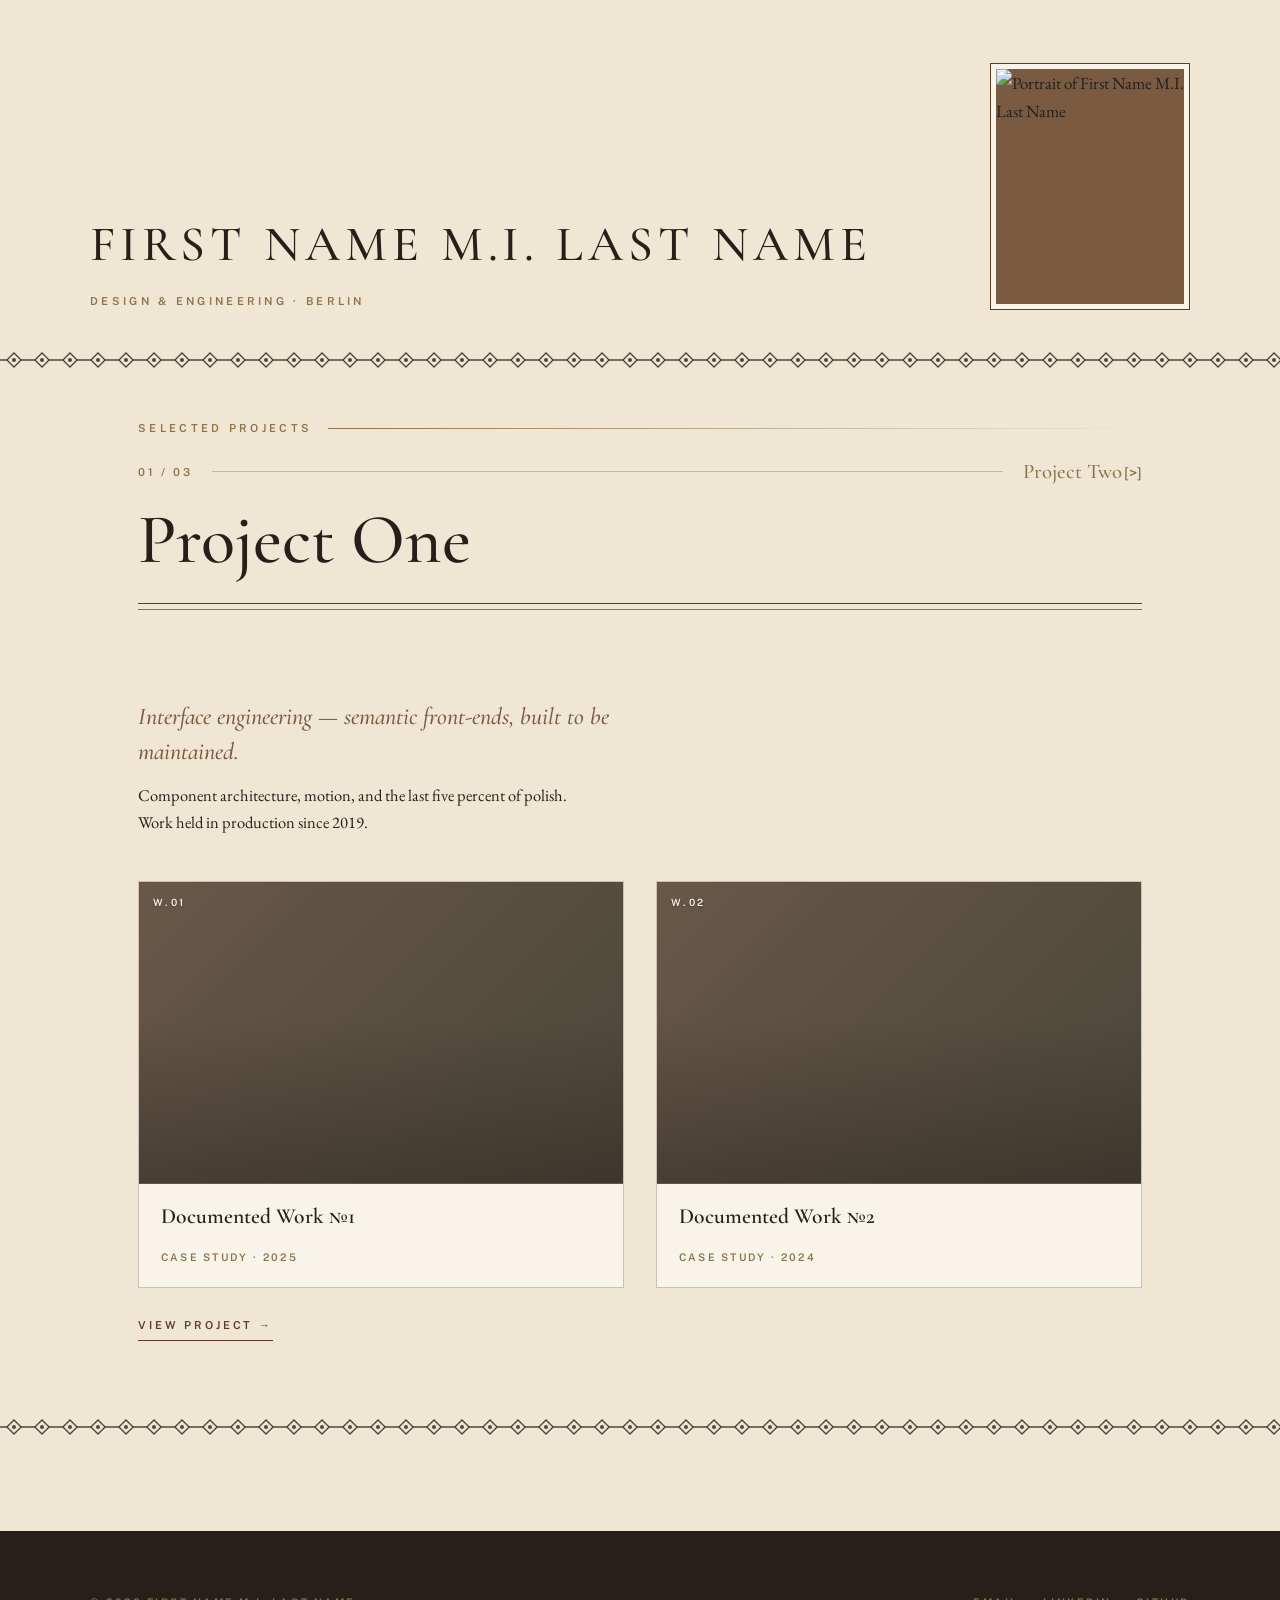
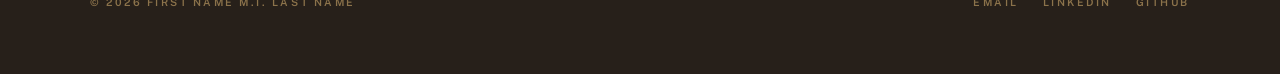
==== index.html @ 1987bf58 "portfolio folder deleted" ====
<!DOCTYPE html>
<html lang="en">
<head>
<meta charset="UTF-8">
<meta name="viewport" content="width=device-width, initial-scale=1.0">
<title>First Name M.I. Last Name — Portfolio</title>
<link rel="preconnect" href="https://fonts.googleapis.com">
<link rel="preconnect" href="https://fonts.gstatic.com" crossorigin>
<link href="https://fonts.googleapis.com/css2?family=Cormorant+Garamond:ital,wght@0,500;0,600;1,500&family=EB+Garamond:ital,wght@0,400;0,500;1,400&family=Public+Sans:wght@400;500;600&display=swap" rel="stylesheet">
<link rel="stylesheet" href="assets/style.css">
</head>
<body>

<div class="progress" id="progress"></div>

<!-- fretwork pattern definition -->
<svg width="0" height="0" style="position:absolute" aria-hidden="true">
  <defs>
    <pattern id="fret" width="28" height="28" patternUnits="userSpaceOnUse">
      <g fill="none" stroke="currentColor" stroke-width="1.4">
        <path d="M0 14 H8 M20 14 H28"/>
        <rect x="9" y="9" width="10" height="10" transform="rotate(45 14 14)"/>
        <circle cx="14" cy="14" r="2" fill="currentColor" stroke="none"/>
      </g>
    </pattern>
  </defs>
</svg>

<!-- ================= MASTHEAD ================= -->
<header class="masthead sheet">
  <div class="masthead-inner">
    <div>
      <h1><a class="masthead-name" href="index.html">First Name M.I. Last Name</a></h1>
      <p class="masthead-desc">Design &amp; Engineering · Berlin</p>
    </div>
    <div class="headshot-frame">
      <img src="https://picsum.photos/seed/headshot/600/750"
           alt="Portrait of First Name M.I. Last Name">
    </div>
  </div>
</header>

<svg class="calado" preserveAspectRatio="none" aria-hidden="true"><rect width="100%" height="100%" fill="url(#fret)"/></svg>

<!-- ================= CAROUSEL ================= -->
<section class="sheet index-section">
  <div class="eyebrow">Selected Projects</div>

  <div class="carousel-top">
    <span class="c-folio" id="cFolio">01 / 03</span>
    <hr class="c-rule">
    <button class="c-next" id="cNext" type="button">
      <span id="cNextName">Project Two</span><span class="c-arrow" aria-hidden="true">[&gt;]</span>
    </button>
  </div>

  <h2 class="c-current" id="cName">Project One</h2>

  <hr class="rule">
</section>

<!-- ================= PANELS ================= -->
<div class="sheet panels">

  <!-- PROJECT ONE -->
  <article class="project-panel is-active"
           data-name="Project One"
           data-href="projects/project-one.html">
    <div class="panel-head">
      <p class="panel-lede">Interface engineering — semantic front-ends, built to be maintained.</p>
      <p class="panel-desc">Component architecture, motion, and the last five percent of polish. Work held in production since 2019.</p>
    </div>
    <div class="works">
      <a class="work" href="projects/project-one.html">
        <div class="work-media">
          <div class="work-img" style="--img:url('https://picsum.photos/seed/p1a/900/560')"></div>
          <span class="work-idx">W.01</span>
        </div>
        <div class="work-body">
          <h3 class="work-title">Documented Work №1</h3>
          <span class="work-meta">Case Study · 2025</span>
        </div>
      </a>
      <a class="work" href="projects/project-one.html">
        <div class="work-media">
          <div class="work-img" style="--img:url('https://picsum.photos/seed/p1b/900/560')"></div>
          <span class="work-idx">W.02</span>
        </div>
        <div class="work-body">
          <h3 class="work-title">Documented Work №2</h3>
          <span class="work-meta">Case Study · 2024</span>
        </div>
      </a>
    </div>
    <a class="view-link" href="projects/project-one.html">
      View project <span aria-hidden="true">→</span>
    </a>
  </article>

  <!-- PROJECT TWO -->
  <article class="project-panel"
           data-name="Project Two"
           data-href="projects/project-two.html">
    <div class="panel-head">
      <p class="panel-lede">Design systems — token architecture, component libraries, documentation.</p>
      <p class="panel-desc">Systems built so a team of forty can ship with the consistency of a team of four.</p>
    </div>
    <div class="works">
      <a class="work" href="projects/project-two.html">
        <div class="work-media">
          <div class="work-img" style="--img:url('https://picsum.photos/seed/p2a/900/560')"></div>
          <span class="work-idx">W.01</span>
        </div>
        <div class="work-body">
          <h3 class="work-title">Documented Work №1</h3>
          <span class="work-meta">System · 2025</span>
        </div>
      </a>
      <a class="work" href="projects/project-two.html">
        <div class="work-media">
          <div class="work-img" style="--img:url('https://picsum.photos/seed/p2b/900/560')"></div>
          <span class="work-idx">W.02</span>
        </div>
        <div class="work-body">
          <h3 class="work-title">Documented Work №2</h3>
          <span class="work-meta">System · 2023</span>
        </div>
      </a>
    </div>
    <a class="view-link" href="projects/project-two.html">
      View project <span aria-hidden="true">→</span>
    </a>
  </article>

  <!-- PROJECT THREE -->
  <article class="project-panel"
           data-name="Project Three"
           data-href="projects/project-three.html">
    <div class="panel-head">
      <p class="panel-lede">Art direction — typography, rhythm, and restraint.</p>
      <p class="panel-desc">Identity, editorial layout, and photographic direction for digital products.</p>
    </div>
    <div class="works">
      <a class="work" href="projects/project-three.html">
        <div class="work-media">
          <div class="work-img" style="--img:url('https://picsum.photos/seed/p3a/900/560')"></div>
          <span class="work-idx">W.01</span>
        </div>
        <div class="work-body">
          <h3 class="work-title">Documented Work №1</h3>
          <span class="work-meta">Identity · 2024</span>
        </div>
      </a>
      <a class="work" href="projects/project-three.html">
        <div class="work-media">
          <div class="work-img" style="--img:url('https://picsum.photos/seed/p3b/900/560')"></div>
          <span class="work-idx">W.02</span>
        </div>
        <div class="work-body">
          <h3 class="work-title">Documented Work №2</h3>
          <span class="work-meta">Editorial · 2023</span>
        </div>
      </a>
    </div>
    <a class="view-link" href="projects/project-three.html">
      View project <span aria-hidden="true">→</span>
    </a>
  </article>

</div>

<svg class="calado" preserveAspectRatio="none" aria-hidden="true"><rect width="100%" height="100%" fill="url(#fret)"/></svg>

<!-- ================= FOOTER ================= -->
<footer class="site-foot">
  <div class="foot-inner">
    <span>© 2026 First Name M.I. Last Name</span>
    <div class="foot-links">
      <a href="mailto:hello@firstname.com">Email</a>
      <a href="#">LinkedIn</a>
      <a href="#">GitHub</a>
    </div>
  </div>
</footer>

<script src="assets/spine.js"></script>
</body>
</html>
---- assets/style.css ----
/* ==========================================================
   PERSONAL PORTFOLIO · SHARED SPINE
   Palette & typography borrowed from the Herencia system.
   Not a brand — just a vocabulary.
   ========================================================== */

:root{
  --mulawin:#27201A;
  --narra:#5E3A24;
  --balayong:#7A5A40;
  --brass:#8C734B;
  --olive:#4B4A30;
  --parchment:#EFE7D3;
  --capiz:#F8F4E9;
  --amber:#C9954A;

  --display:'Cormorant Garamond', Georgia, serif;
  --text:'EB Garamond', Georgia, serif;
  --utility:'Public Sans', 'Helvetica Neue', Arial, sans-serif;

  --line:rgba(94,58,36,.28);
  --line-soft:rgba(94,58,36,.16);
  --measure:66ch;
}

*{ margin:0; padding:0; box-sizing:border-box; }
html{ scroll-behavior:smooth; }

@media (prefers-reduced-motion: reduce){
  html{ scroll-behavior:auto; }
  *{ transition:none!important; animation:none!important; }
}

body{
  background:var(--parchment);
  color:var(--mulawin);
  font-family:var(--text);
  font-size:17px;
  line-height:1.65;
  -webkit-font-smoothing:antialiased;
  overflow-x:hidden;
}

::selection{ background:var(--narra); color:var(--parchment); }
a{ color:inherit; }
a:focus-visible{ outline:2px solid var(--amber); outline-offset:3px; }

.sheet{
  width:100%;
  max-width:1100px;
  margin:0 auto;
  padding:0 clamp(1.5rem,4vw,3rem);
}

/* --- rules & fretwork band --- */
.rule{
  border:0; height:7px;
  border-top:1px solid var(--narra);
  border-bottom:1px solid var(--brass);
}
.calado{
  display:block; width:100%; height:28px;
  color:var(--narra); opacity:.8;
}

/* --- progress hairline --- */
.progress{
  position:fixed; top:0; left:0;
  height:1px; width:0;
  background:var(--narra);
  z-index:99;
  transition:width .1s linear;
}

/* --- eyebrow --- */
.eyebrow{
  font-family:var(--utility);
  font-size:11px; letter-spacing:.3em;
  text-transform:uppercase;
  color:var(--brass); font-weight:600;
  display:flex; align-items:center; gap:16px;
  margin-bottom:22px;
}
.eyebrow::after{
  content:''; height:1px; flex:1;
  background:linear-gradient(to right, var(--brass), transparent);
}

/* --- masthead --- */
.masthead{
  padding: clamp(2.5rem,7vh,4.5rem) 0 clamp(1.75rem,4vh,2.5rem);
}
.masthead-inner{
  display:grid;
  grid-template-columns: 1fr minmax(140px, 200px);
  gap: clamp(2rem,5vw,4rem);
  align-items: end;
}
.masthead-name{
  font-family:var(--display);
  font-weight:500;
  font-size:clamp(1.5rem, 4.8vw, 3.1rem);
  letter-spacing:.1em;
  text-transform:uppercase;
  line-height:1.06;
  color:var(--mulawin);
  text-decoration:none;
  display:inline-block;
  transition:color .22s ease;
}
a.masthead-name:hover{ color:var(--narra); }
.masthead-desc{
  font-family:var(--utility);
  font-size:11px; letter-spacing:.3em;
  text-transform:uppercase;
  color:var(--brass); font-weight:600;
  margin-top:1rem;
}
.headshot-frame{
  border:1px solid var(--narra);
  padding:5px;
  background:var(--capiz);
}
.headshot-frame img{
  width:100%;
  aspect-ratio:4/5;
  object-fit:cover;
  display:block;
  background:var(--balayong);
}
@media (max-width:640px){
  .masthead-inner{ grid-template-columns:1fr; align-items:start; }
  .headshot-frame{ max-width:180px; }
}

/* --- carousel (index only) --- */
.index-section{
  padding-top:clamp(2rem,5vh,3rem);
  padding-bottom:clamp(2rem,5vh,3rem);
}
.carousel-top{
  display:flex;
  align-items:center;
  gap:1.25rem;
  margin-bottom:1.25rem;
}
.c-folio{
  font-family:var(--utility);
  font-size:11px; letter-spacing:.24em;
  color:var(--brass); font-weight:600;
  white-space:nowrap;
}
.c-rule{
  flex:1;
  border:0;
  border-top:1px solid var(--line);
}
.c-next{
  background:none; border:0; padding:0;
  font-family:var(--display);
  font-size:clamp(1rem, 1.9vw, 1.3rem);
  font-weight:500;
  color:var(--brass);
  cursor:pointer;
  text-align:right;
  transition:color .22s ease;
}
.c-next:hover{ color:var(--amber); }
.c-arrow{
  font-family:var(--utility);
  font-size:.72em;
  margin-left:.15em;
  white-space:nowrap;
}
.c-current{
  font-family:var(--display);
  font-weight:500;
  font-size:clamp(1.9rem, 6.2vw, 4.4rem);
  line-height:1.02;
  color:var(--mulawin);
  margin-bottom:clamp(1.5rem,3vh,2rem);
  display:block;
}

/* --- panels --- */
.panels{
  padding-top:clamp(2rem,5vh,3rem);
  padding-bottom:clamp(3rem,8vh,5rem);
}
.project-panel{ display:none; }
.project-panel.is-active{ display:block; animation:fade .35s ease both; }
@keyframes fade{ from{opacity:0;} to{opacity:1;} }

.panel-head{ margin-bottom:clamp(2rem,5vh,3rem); max-width:62ch; }
.panel-lede{
  font-family:var(--display);
  font-style:italic;
  font-weight:500;
  font-size:clamp(1.1rem, 2.2vw, 1.5rem);
  line-height:1.45;
  color:var(--balayong);
  margin-bottom:.75rem;
}
.panel-desc{ font-size:16.5px; max-width:56ch; }

/* --- view-project link --- */
.view-link{
  display:inline-flex;
  align-items:baseline;
  gap:.5em;
  margin-top:clamp(1.75rem,3vh,2.25rem);
  font-family:var(--utility);
  font-size:11px; letter-spacing:.26em;
  text-transform:uppercase;
  font-weight:600;
  color:var(--narra);
  text-decoration:none;
  border-bottom:1px solid var(--narra);
  padding-bottom:.35rem;
  transition:color .22s ease, border-color .22s ease;
}
.view-link:hover{ color:var(--amber); border-color:var(--amber); }

/* --- works --- */
.works{
  display:grid;
  grid-template-columns:repeat(2, minmax(0,1fr));
  gap:clamp(1.25rem,2.5vw,2rem);
}
@media (max-width:760px){ .works{ grid-template-columns:1fr; } }

.work{
  display:flex; flex-direction:column;
  background:var(--capiz);
  border:1px solid var(--line);
  text-decoration:none;
  color:inherit;
  transition:border-color .22s ease, background-color .22s ease;
}
.work:hover{ border-color:var(--narra); background:#fbf8f0; }

.work-media{
  position:relative;
  aspect-ratio:16/10;
  overflow:hidden;
  border-bottom:1px solid var(--line);
  background:var(--balayong);
}
.work-img{
  position:absolute; inset:0;
  background-image: var(--img), linear-gradient(135deg,var(--balayong) 0%,var(--olive) 100%);
  background-size:cover,cover;
  background-position:center;
  filter:sepia(.18) saturate(.7) contrast(.95) brightness(.9);
  transition:filter .28s ease;
}
.work:hover .work-img{
  filter:sepia(.04) saturate(.85) contrast(1) brightness(1);
}
.work-media::after{
  content:''; position:absolute; inset:0;
  background:linear-gradient(180deg, rgba(39,32,26,0) 45%, rgba(39,32,26,.38) 100%);
  pointer-events:none;
}
.work-idx{
  position:absolute; top:12px; left:14px;
  z-index:2;
  font-family:var(--utility);
  font-size:10px; letter-spacing:.24em;
  text-transform:uppercase;
  color:var(--capiz); font-weight:600;
  text-shadow:0 1px 2px rgba(39,32,26,.4);
}
.work-body{
  padding:1.25rem 1.35rem 1.35rem;
  flex:1; display:flex; flex-direction:column; gap:.35rem;
}
.work-title{
  font-family:var(--display);
  font-weight:600;
  font-size:clamp(1.1rem,1.9vw,1.35rem);
  line-height:1.15;
  color:var(--mulawin);
}
.work-meta{
  font-family:var(--utility);
  font-size:10.5px; letter-spacing:.22em;
  text-transform:uppercase;
  color:var(--brass); font-weight:600;
  margin-top:auto; padding-top:.85rem;
}

/* --- project page --- */
.crumb{
  padding-top:clamp(2rem,5vh,3rem);
  font-family:var(--utility);
  font-size:11px; letter-spacing:.26em;
  text-transform:uppercase;
  color:var(--brass); font-weight:600;
  display:flex; align-items:center; gap:.9rem;
}
.crumb a{ text-decoration:none; transition:color .22s ease; }
.crumb a:hover{ color:var(--amber); }
.crumb .sep{ color:var(--line); }

.project-header{
  padding: clamp(1.75rem,4vh,2.5rem) 0 clamp(2.5rem,6vh,4rem);
  border-bottom:1px solid var(--line);
  margin-bottom:clamp(2rem,5vh,3rem);
}
.project-title{
  font-family:var(--display);
  font-weight:500;
  font-size:clamp(2rem, 6vw, 4rem);
  line-height:1.05;
  color:var(--mulawin);
  margin-bottom:1.25rem;
  max-width:22ch;
}
.project-lede{
  font-family:var(--display);
  font-style:italic;
  font-weight:500;
  font-size:clamp(1.15rem,2.2vw,1.5rem);
  line-height:1.45;
  color:var(--balayong);
  max-width:56ch;
  margin-bottom:1.75rem;
}
.project-meta{
  display:grid;
  grid-template-columns:repeat(3, minmax(0,1fr));
  gap:1.5rem;
  max-width:680px;
  padding-top:1.5rem;
  border-top:1px solid var(--line);
}
.project-meta .k{
  display:block;
  font-family:var(--utility);
  font-size:10px; letter-spacing:.26em;
  text-transform:uppercase;
  color:var(--brass); font-weight:600;
  margin-bottom:6px;
}
.project-meta .v{ font-family:var(--text); font-size:15px; }
@media (max-width:560px){ .project-meta{ grid-template-columns:1fr 1fr; } }

/* --- footer --- */
.site-foot{
  background:var(--mulawin);
  color:var(--parchment);
  padding:clamp(2.5rem,7vh,4rem) clamp(1.5rem,4vw,3rem);
  margin-top:clamp(4rem,10vh,6rem);
}
.foot-inner{
  max-width:1100px;
  margin:0 auto;
  display:flex;
  justify-content:space-between;
  align-items:center;
  gap:1.5rem;
  flex-wrap:wrap;
  font-family:var(--utility);
  font-size:10.5px;
  letter-spacing:.24em;
  text-transform:uppercase;
  color:var(--brass);
  font-weight:600;
}
.foot-links{ display:flex; gap:1.5rem; }
.foot-inner a{
  text-decoration:none;
  color:var(--brass);
  transition:color .22s ease;
}
.foot-inner a:hover{ color:var(--amber); }
@media (max-width:520px){
  .foot-inner{ flex-direction:column; align-items:flex-start; gap:1rem; }
}
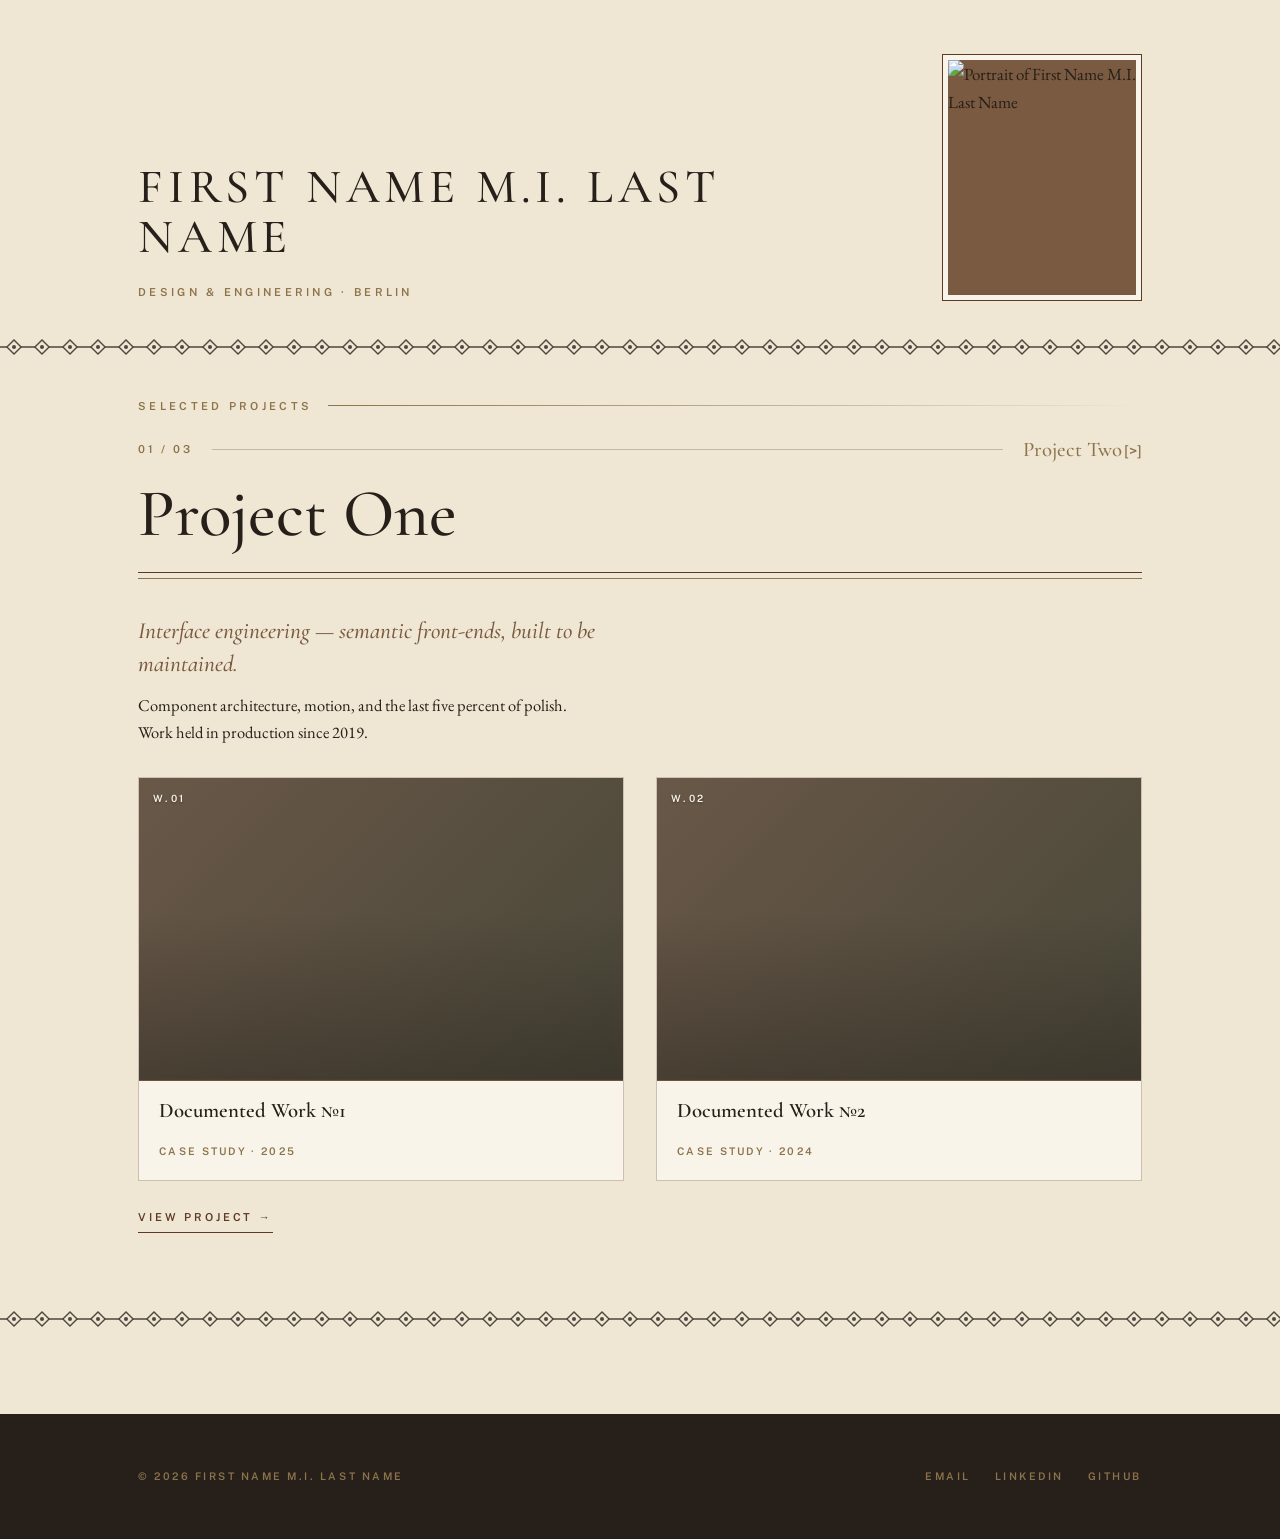
==== commit 97d67fd6: "carousel, padding, mobile view carousel change padding change mobile view change" ====
--- a/index.html
+++ b/index.html
@@ -13,7 +13,7 @@
 
 <div class="progress" id="progress"></div>
 
-<!-- fretwork pattern definition -->
+<!-- fretwork pattern -->
 <svg width="0" height="0" style="position:absolute" aria-hidden="true">
   <defs>
     <pattern id="fret" width="28" height="28" patternUnits="userSpaceOnUse">
@@ -54,7 +54,7 @@
     </button>
   </div>
 
-  <h2 class="c-current" id="cName">Project One</h2>
+  <a class="c-current" id="cName" href="projects/project-one.html">Project One</a>
 
   <hr class="rule">
 </section>
@@ -173,7 +173,7 @@
 
 <!-- ================= FOOTER ================= -->
 <footer class="site-foot">
-  <div class="foot-inner">
+  <div class="sheet foot-inner">
     <span>© 2026 First Name M.I. Last Name</span>
     <div class="foot-links">
       <a href="mailto:hello@firstname.com">Email</a>
--- a/assets/style.css
+++ b/assets/style.css
@@ -44,15 +44,18 @@
 ::selection{ background:var(--narra); color:var(--parchment); }
 a{ color:inherit; }
 a:focus-visible{ outline:2px solid var(--amber); outline-offset:3px; }
-
+img{ max-width:100%; display:block; }
+
+/* ---------- shared sheet ---------- */
 .sheet{
   width:100%;
   max-width:1100px;
   margin:0 auto;
-  padding:0 clamp(1.5rem,4vw,3rem);
-}
-
-/* --- rules & fretwork band --- */
+  padding-left: clamp(1.25rem, 4vw, 3rem);
+  padding-right: clamp(1.25rem, 4vw, 3rem);
+}
+
+/* ---------- rules & fretwork ---------- */
 .rule{
   border:0; height:7px;
   border-top:1px solid var(--narra);
@@ -63,7 +66,7 @@
   color:var(--narra); opacity:.8;
 }
 
-/* --- progress hairline --- */
+/* ---------- progress hairline ---------- */
 .progress{
   position:fixed; top:0; left:0;
   height:1px; width:0;
@@ -72,7 +75,7 @@
   transition:width .1s linear;
 }
 
-/* --- eyebrow --- */
+/* ---------- eyebrow ---------- */
 .eyebrow{
   font-family:var(--utility);
   font-size:11px; letter-spacing:.3em;
@@ -86,20 +89,26 @@
   background:linear-gradient(to right, var(--brass), transparent);
 }
 
-/* --- masthead --- */
+/* ==========================================================
+   MASTHEAD
+   ========================================================== */
 .masthead{
-  padding: clamp(2.5rem,7vh,4.5rem) 0 clamp(1.75rem,4vh,2.5rem);
-}
+  /* vertical only — horizontal padding inherited from .sheet */
+  padding-top:    clamp(2rem, 6vh, 4rem);
+  padding-bottom: clamp(1.5rem, 3.5vh, 2.25rem);
+}
+
 .masthead-inner{
   display:grid;
-  grid-template-columns: 1fr minmax(140px, 200px);
-  gap: clamp(2rem,5vw,4rem);
-  align-items: end;
-}
+  grid-template-columns: minmax(0,1fr) minmax(140px, 200px);
+  gap: clamp(1.75rem, 5vw, 4rem);
+  align-items:end;
+}
+
 .masthead-name{
   font-family:var(--display);
   font-weight:500;
-  font-size:clamp(1.5rem, 4.8vw, 3.1rem);
+  font-size:clamp(1.35rem, 4.4vw, 3rem);
   letter-spacing:.1em;
   text-transform:uppercase;
   line-height:1.06;
@@ -107,63 +116,85 @@
   text-decoration:none;
   display:inline-block;
   transition:color .22s ease;
+  overflow-wrap:anywhere;
 }
 a.masthead-name:hover{ color:var(--narra); }
+
 .masthead-desc{
   font-family:var(--utility);
   font-size:11px; letter-spacing:.3em;
   text-transform:uppercase;
   color:var(--brass); font-weight:600;
-  margin-top:1rem;
-}
+  margin-top:.9rem;
+}
+
 .headshot-frame{
   border:1px solid var(--narra);
   padding:5px;
   background:var(--capiz);
+  justify-self:end;
+  width:100%;
+  max-width:200px;
 }
 .headshot-frame img{
   width:100%;
   aspect-ratio:4/5;
   object-fit:cover;
-  display:block;
   background:var(--balayong);
 }
+
 @media (max-width:640px){
-  .masthead-inner{ grid-template-columns:1fr; align-items:start; }
-  .headshot-frame{ max-width:180px; }
-}
-
-/* --- carousel (index only) --- */
+  .masthead-inner{
+    grid-template-columns:1fr;
+    align-items:start;
+    gap:1.5rem;
+  }
+  .headshot-frame{
+    max-width:160px;
+    justify-self:start;
+  }
+  .masthead-name{ letter-spacing:.06em; }
+}
+
+/* ==========================================================
+   CAROUSEL (index only)
+   ========================================================== */
 .index-section{
-  padding-top:clamp(2rem,5vh,3rem);
-  padding-bottom:clamp(2rem,5vh,3rem);
-}
+  padding-top:    clamp(1.5rem, 4vh, 2.5rem);
+  padding-bottom: 0;             /* rule sits flush to panels */
+}
+
 .carousel-top{
   display:flex;
   align-items:center;
   gap:1.25rem;
-  margin-bottom:1.25rem;
+  margin-bottom:1.1rem;
 }
 .c-folio{
   font-family:var(--utility);
   font-size:11px; letter-spacing:.24em;
   color:var(--brass); font-weight:600;
   white-space:nowrap;
+  flex:0 0 auto;
 }
 .c-rule{
-  flex:1;
+  flex:1 1 auto;
+  min-width:1rem;
   border:0;
   border-top:1px solid var(--line);
 }
 .c-next{
+  flex:0 1 auto;
+  min-width:0;
   background:none; border:0; padding:0;
   font-family:var(--display);
-  font-size:clamp(1rem, 1.9vw, 1.3rem);
+  font-size:clamp(.95rem, 1.9vw, 1.3rem);
   font-weight:500;
   color:var(--brass);
   cursor:pointer;
   text-align:right;
   transition:color .22s ease;
+  overflow-wrap:anywhere;
 }
 .c-next:hover{ color:var(--amber); }
 .c-arrow{
@@ -172,43 +203,68 @@
   margin-left:.15em;
   white-space:nowrap;
 }
+
+/* current project — clickable title */
 .c-current{
   font-family:var(--display);
   font-weight:500;
-  font-size:clamp(1.9rem, 6.2vw, 4.4rem);
-  line-height:1.02;
+  font-size:clamp(1.75rem, 5.6vw, 4.2rem);
+  line-height:1.04;
   color:var(--mulawin);
-  margin-bottom:clamp(1.5rem,3vh,2rem);
+  margin-bottom:clamp(1.35rem, 2.5vh, 1.75rem);
   display:block;
-}
-
-/* --- panels --- */
+  text-decoration:none;
+  transition:color .22s ease;
+  overflow-wrap:anywhere;
+  max-width:26ch;
+}
+.c-current:hover{ color:var(--narra); }
+
+@media (max-width:560px){
+  .carousel-top{
+    flex-wrap:wrap;
+    row-gap:.5rem;
+    column-gap:.85rem;
+    margin-bottom:1rem;
+  }
+  .c-rule{ display:none; }
+  .c-next{
+    width:100%;
+    text-align:left;
+    padding-top:.35rem;
+    border-top:1px solid var(--line);
+  }
+}
+
+/* ==========================================================
+   PANELS
+   ========================================================== */
 .panels{
-  padding-top:clamp(2rem,5vh,3rem);
-  padding-bottom:clamp(3rem,8vh,5rem);
-}
+  padding-top:    clamp(1.75rem, 4vh, 2.5rem);
+  padding-bottom: clamp(3rem, 8vh, 5rem);
+}
+
 .project-panel{ display:none; }
 .project-panel.is-active{ display:block; animation:fade .35s ease both; }
 @keyframes fade{ from{opacity:0;} to{opacity:1;} }
 
-.panel-head{ margin-bottom:clamp(2rem,5vh,3rem); max-width:62ch; }
+.panel-head{ margin-bottom:clamp(1.5rem,3.5vh,2.25rem); max-width:62ch; }
 .panel-lede{
   font-family:var(--display);
   font-style:italic;
   font-weight:500;
-  font-size:clamp(1.1rem, 2.2vw, 1.5rem);
+  font-size:clamp(1.05rem, 2.2vw, 1.45rem);
   line-height:1.45;
   color:var(--balayong);
-  margin-bottom:.75rem;
+  margin-bottom:.6rem;
 }
 .panel-desc{ font-size:16.5px; max-width:56ch; }
 
-/* --- view-project link --- */
 .view-link{
   display:inline-flex;
   align-items:baseline;
   gap:.5em;
-  margin-top:clamp(1.75rem,3vh,2.25rem);
+  margin-top:clamp(1.5rem,3vh,2rem);
   font-family:var(--utility);
   font-size:11px; letter-spacing:.26em;
   text-transform:uppercase;
@@ -221,7 +277,7 @@
 }
 .view-link:hover{ color:var(--amber); border-color:var(--amber); }
 
-/* --- works --- */
+/* ---------- works grid ---------- */
 .works{
   display:grid;
   grid-template-columns:repeat(2, minmax(0,1fr));
@@ -272,15 +328,16 @@
   text-shadow:0 1px 2px rgba(39,32,26,.4);
 }
 .work-body{
-  padding:1.25rem 1.35rem 1.35rem;
+  padding:1.15rem 1.25rem 1.25rem;
   flex:1; display:flex; flex-direction:column; gap:.35rem;
 }
 .work-title{
   font-family:var(--display);
   font-weight:600;
-  font-size:clamp(1.1rem,1.9vw,1.35rem);
-  line-height:1.15;
+  font-size:clamp(1.05rem,1.9vw,1.3rem);
+  line-height:1.18;
   color:var(--mulawin);
+  overflow-wrap:anywhere;
 }
 .work-meta{
   font-family:var(--utility);
@@ -290,49 +347,53 @@
   margin-top:auto; padding-top:.85rem;
 }
 
-/* --- project page --- */
+/* ==========================================================
+   PROJECT PAGE
+   ========================================================== */
 .crumb{
-  padding-top:clamp(2rem,5vh,3rem);
+  padding-top:clamp(1.5rem,4vh,2.5rem);
   font-family:var(--utility);
   font-size:11px; letter-spacing:.26em;
   text-transform:uppercase;
   color:var(--brass); font-weight:600;
   display:flex; align-items:center; gap:.9rem;
+  flex-wrap:wrap;
 }
 .crumb a{ text-decoration:none; transition:color .22s ease; }
 .crumb a:hover{ color:var(--amber); }
 .crumb .sep{ color:var(--line); }
 
 .project-header{
-  padding: clamp(1.75rem,4vh,2.5rem) 0 clamp(2.5rem,6vh,4rem);
+  padding: clamp(1.5rem,3.5vh,2.25rem) 0 clamp(2rem,5vh,3.25rem);
   border-bottom:1px solid var(--line);
-  margin-bottom:clamp(2rem,5vh,3rem);
+  margin-bottom:clamp(1.75rem,4vh,2.5rem);
 }
 .project-title{
   font-family:var(--display);
   font-weight:500;
-  font-size:clamp(2rem, 6vw, 4rem);
+  font-size:clamp(1.9rem, 5.8vw, 3.8rem);
   line-height:1.05;
   color:var(--mulawin);
-  margin-bottom:1.25rem;
+  margin-bottom:1rem;
   max-width:22ch;
+  overflow-wrap:anywhere;
 }
 .project-lede{
   font-family:var(--display);
   font-style:italic;
   font-weight:500;
-  font-size:clamp(1.15rem,2.2vw,1.5rem);
+  font-size:clamp(1.1rem,2.1vw,1.45rem);
   line-height:1.45;
   color:var(--balayong);
   max-width:56ch;
-  margin-bottom:1.75rem;
+  margin-bottom:1.5rem;
 }
 .project-meta{
   display:grid;
   grid-template-columns:repeat(3, minmax(0,1fr));
-  gap:1.5rem;
+  gap:1.25rem;
   max-width:680px;
-  padding-top:1.5rem;
+  padding-top:1.25rem;
   border-top:1px solid var(--line);
 }
 .project-meta .k{
@@ -344,37 +405,67 @@
   margin-bottom:6px;
 }
 .project-meta .v{ font-family:var(--text); font-size:15px; }
-@media (max-width:560px){ .project-meta{ grid-template-columns:1fr 1fr; } }
-
-/* --- footer --- */
+@media (max-width:560px){
+  .project-meta{ grid-template-columns:1fr 1fr; gap:1rem; }
+  .project-meta > div:last-child{ grid-column:1 / -1; }
+}
+
+/* ==========================================================
+   FOOTER
+   ========================================================== */
 .site-foot{
   background:var(--mulawin);
   color:var(--parchment);
-  padding:clamp(2.5rem,7vh,4rem) clamp(1.5rem,4vw,3rem);
-  margin-top:clamp(4rem,10vh,6rem);
-}
+  padding-top:    clamp(2.25rem,6vh,3.5rem);
+  padding-bottom: clamp(2.25rem,6vh,3.5rem);
+  margin-top:clamp(3.5rem,9vh,5.5rem);
+}
+.site-foot .sheet{ padding-left:clamp(1.25rem,4vw,3rem); padding-right:clamp(1.25rem,4vw,3rem); }
+
 .foot-inner{
-  max-width:1100px;
-  margin:0 auto;
   display:flex;
   justify-content:space-between;
   align-items:center;
+  gap:1.25rem 2rem;
+  flex-wrap:wrap;
+  font-family:var(--utility);
+  font-size:10.5px;
+  letter-spacing:.24em;
+  text-transform:uppercase;
+  color:var(--brass);
+  font-weight:600;
+  min-width:0;
+}
+.foot-inner > span{
+  min-width:0;
+  overflow-wrap:anywhere;
+}
+.foot-links{
+  display:flex;
   gap:1.5rem;
   flex-wrap:wrap;
-  font-family:var(--utility);
-  font-size:10.5px;
-  letter-spacing:.24em;
-  text-transform:uppercase;
-  color:var(--brass);
-  font-weight:600;
-}
-.foot-links{ display:flex; gap:1.5rem; }
+  min-width:0;
+}
 .foot-inner a{
   text-decoration:none;
   color:var(--brass);
   transition:color .22s ease;
+  white-space:nowrap;
 }
 .foot-inner a:hover{ color:var(--amber); }
-@media (max-width:520px){
-  .foot-inner{ flex-direction:column; align-items:flex-start; gap:1rem; }
+
+@media (max-width:720px){
+  .foot-inner{
+    flex-direction:column;
+    align-items:flex-start;
+    gap:1.1rem;
+  }
+  .foot-inner > span{
+    letter-spacing:.16em;
+    font-size:10px;
+  }
+  .foot-links{
+    gap:1.25rem;
+    width:100%;
+  }
 }
